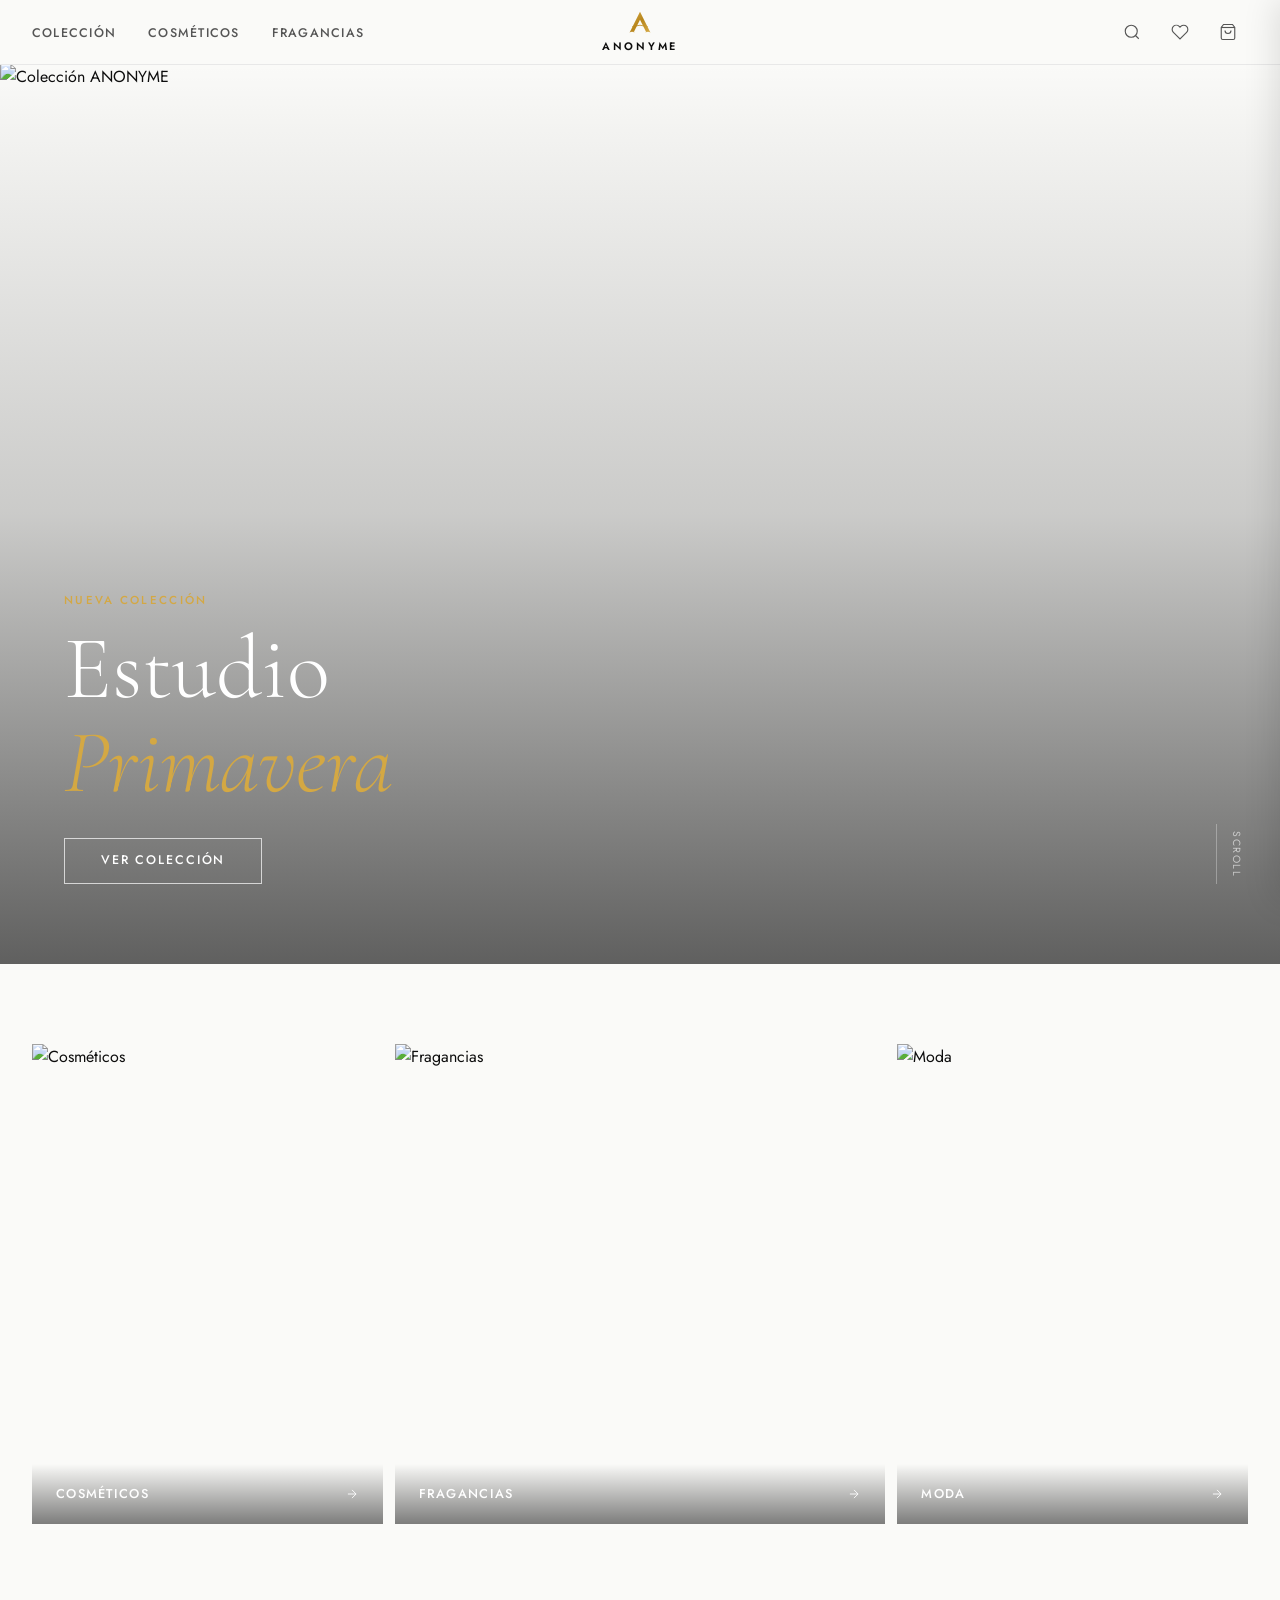
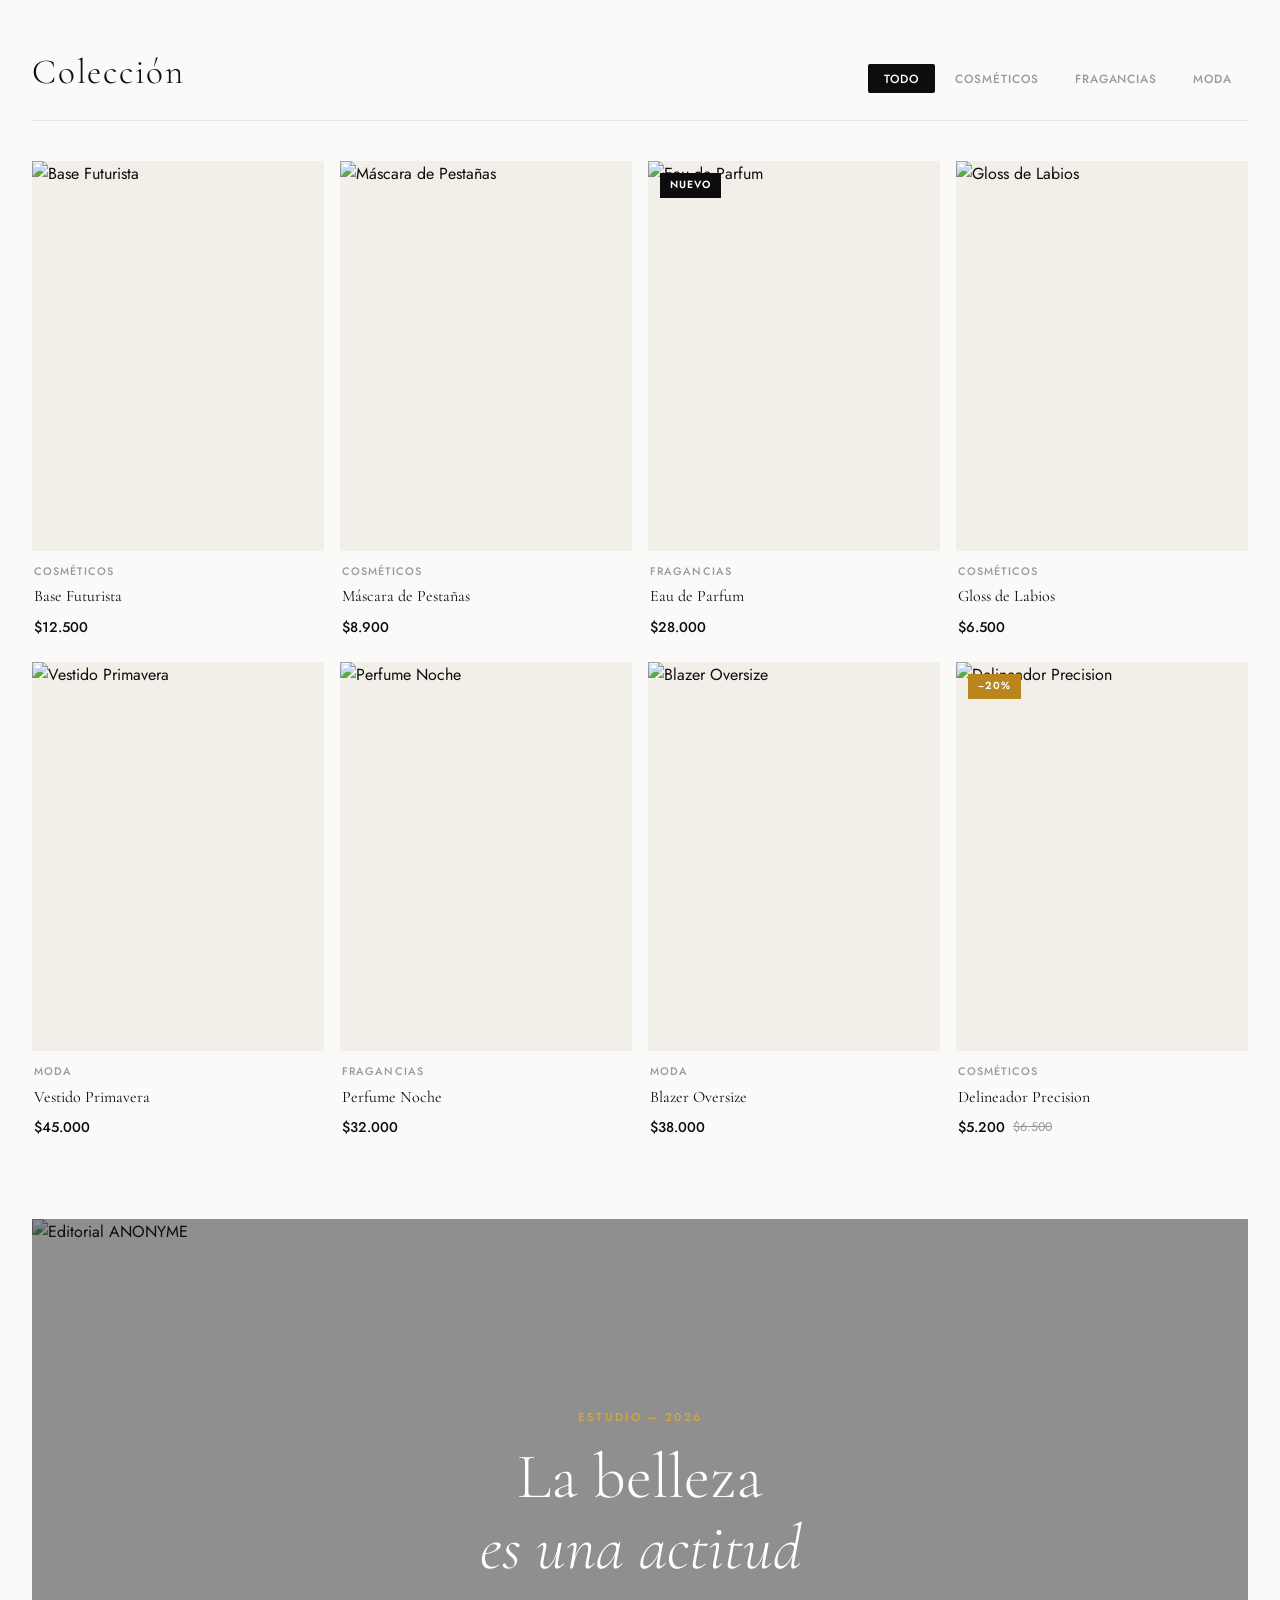
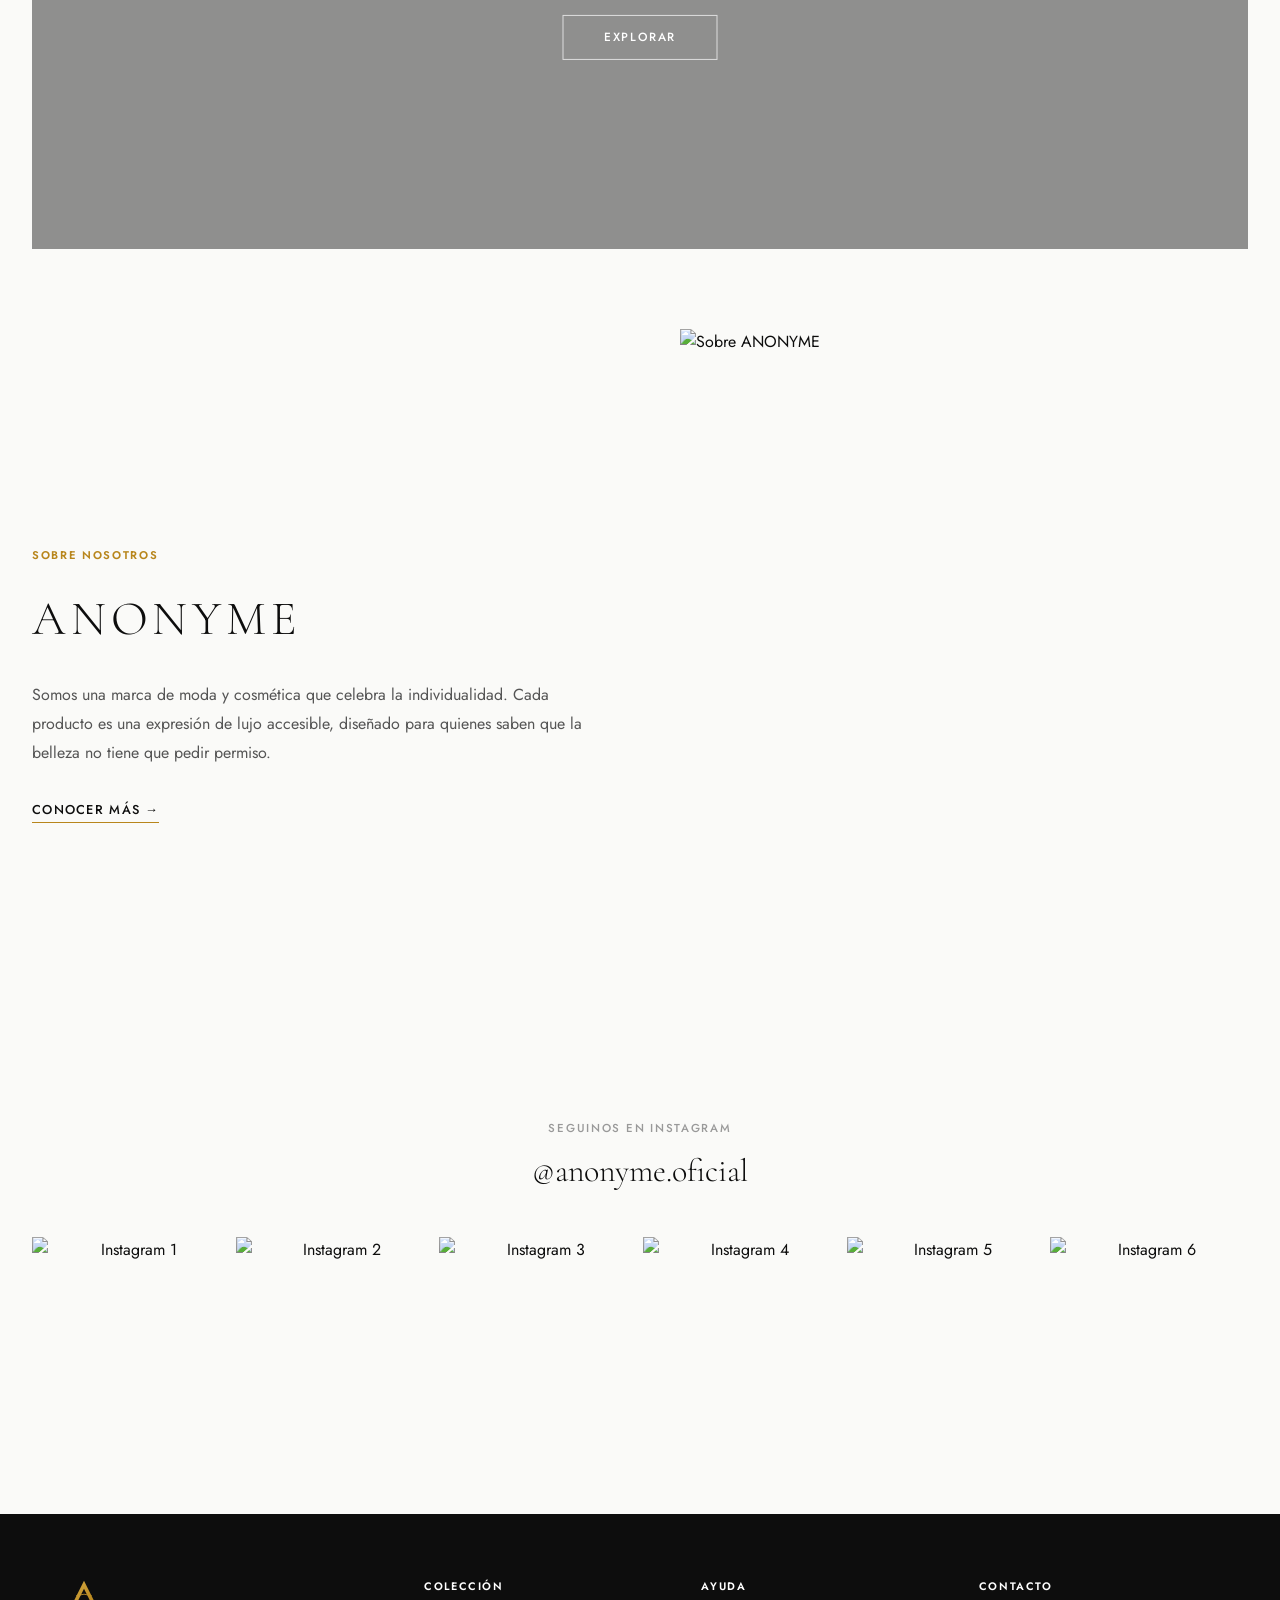
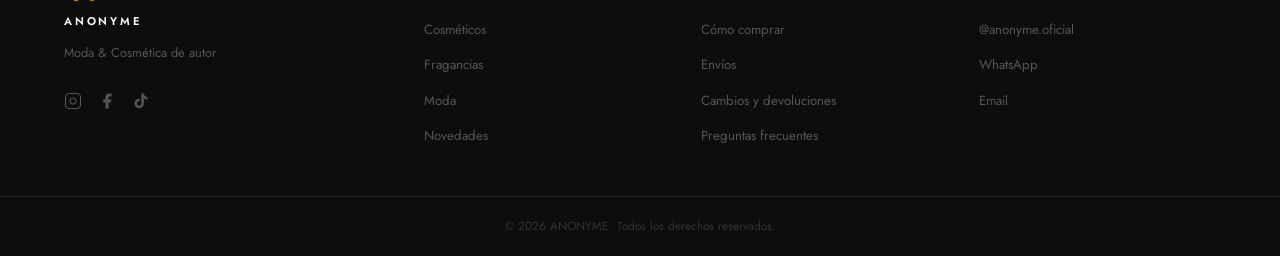
==== index.html @ dfcfe824 "Sitio inicial ANONYME — Moda & Cosmética Portal editorial estilo Zara: hero full-screen, catálogo co" ====
<!DOCTYPE html>
<html lang="es">
<head>
  <meta charset="UTF-8" />
  <meta name="viewport" content="width=device-width, initial-scale=1.0" />
  <meta name="description" content="ANONYME — Moda y cosmética de autor. Colecciones exclusivas." />
  <title>ANONYME</title>
  <link rel="preconnect" href="https://fonts.googleapis.com" />
  <link rel="preconnect" href="https://fonts.gstatic.com" crossorigin />
  <link href="https://fonts.googleapis.com/css2?family=Cormorant+Garamond:ital,wght@0,300;0,400;0,600;1,300;1,400&family=Jost:wght@300;400;500;600&display=swap" rel="stylesheet" />
  <link rel="stylesheet" href="styles.css" />
</head>
<body>

  <!-- HEADER -->
  <header class="site-header" id="siteHeader">
    <div class="header-inner">

      <nav class="nav-left" aria-label="Navegación principal">
        <ul class="nav-list">
          <li><a href="#coleccion" class="nav-link">Colección</a></li>
          <li><a href="#cosmeticos" class="nav-link">Cosméticos</a></li>
          <li><a href="#fragancias" class="nav-link">Fragancias</a></li>
        </ul>
      </nav>

      <a href="index.html" class="logo" aria-label="ANONYME inicio">
        <!-- Logo SVG basado en la A dorada -->
        <svg class="logo-svg" viewBox="0 0 120 80" fill="none" xmlns="http://www.w3.org/2000/svg">
          <path d="M60 8 L90 68 L78 68 L60 32 L42 68 L30 68 Z" fill="url(#goldGrad)"/>
          <path d="M38 52 Q60 44 82 52" stroke="url(#goldGrad)" stroke-width="2.5" fill="none" stroke-linecap="round"/>
          <path d="M30 68 Q36 60 42 68" stroke="url(#goldGrad)" stroke-width="2" fill="none" stroke-linecap="round"/>
          <path d="M78 68 Q84 60 90 68" stroke="url(#goldGrad)" stroke-width="2" fill="none" stroke-linecap="round"/>
          <defs>
            <linearGradient id="goldGrad" x1="30" y1="8" x2="90" y2="68" gradientUnits="userSpaceOnUse">
              <stop offset="0%" stop-color="#D4A843"/>
              <stop offset="50%" stop-color="#B8861C"/>
              <stop offset="100%" stop-color="#D4A843"/>
            </linearGradient>
          </defs>
        </svg>
        <span class="logo-text">ANONYME</span>
      </a>

      <div class="nav-right">
        <button class="icon-btn" aria-label="Buscar" id="searchToggle">
          <svg width="18" height="18" viewBox="0 0 24 24" fill="none" stroke="currentColor" stroke-width="1.5"><circle cx="11" cy="11" r="8"/><path d="m21 21-4.35-4.35"/></svg>
        </button>
        <button class="icon-btn" aria-label="Favoritos">
          <svg width="18" height="18" viewBox="0 0 24 24" fill="none" stroke="currentColor" stroke-width="1.5"><path d="M20.84 4.61a5.5 5.5 0 0 0-7.78 0L12 5.67l-1.06-1.06a5.5 5.5 0 0 0-7.78 7.78l1.06 1.06L12 21.23l7.78-7.78 1.06-1.06a5.5 5.5 0 0 0 0-7.78z"/></svg>
        </button>
        <button class="icon-btn cart-btn" aria-label="Carrito">
          <svg width="18" height="18" viewBox="0 0 24 24" fill="none" stroke="currentColor" stroke-width="1.5"><path d="M6 2 3 6v14a2 2 0 0 0 2 2h14a2 2 0 0 0 2-2V6l-3-4z"/><line x1="3" y1="6" x2="21" y2="6"/><path d="M16 10a4 4 0 0 1-8 0"/></svg>
          <span class="cart-count">0</span>
        </button>
        <button class="nav-hamburger" id="navToggle" aria-label="Menú">
          <span></span><span></span>
        </button>
      </div>

    </div>

    <!-- Search bar -->
    <div class="search-bar" id="searchBar">
      <input type="search" class="search-input" placeholder="Buscar productos..." aria-label="Buscar" />
      <button class="search-close" id="searchClose" aria-label="Cerrar búsqueda">✕</button>
    </div>

    <!-- Mobile nav -->
    <div class="mobile-nav" id="mobileNav">
      <ul>
        <li><a href="#coleccion">Colección</a></li>
        <li><a href="#cosmeticos">Cosméticos</a></li>
        <li><a href="#fragancias">Fragancias</a></li>
        <li><a href="#nosotros">Nosotros</a></li>
      </ul>
    </div>
  </header>

  <!-- HERO -->
  <section class="hero" aria-label="Colección destacada">
    <div class="hero-media">
      <img
        src="https://images.unsplash.com/photo-1596462502278-27bfdc403348?w=1600&q=85"
        alt="Colección ANONYME"
        class="hero-img"
      />
      <div class="hero-overlay"></div>
    </div>
    <div class="hero-content">
      <p class="hero-label">Nueva Colección</p>
      <h2 class="hero-title">Estudio<br/><em>Primavera</em></h2>
      <a href="#coleccion" class="hero-cta">Ver colección</a>
    </div>
    <div class="hero-scroll" aria-hidden="true">
      <span>Scroll</span>
      <div class="hero-scroll-line"></div>
    </div>
  </section>

  <!-- CATEGORÍAS -->
  <section class="categories">
    <div class="categories-grid">
      <a href="#cosmeticos" class="category-card">
        <div class="category-img-wrap">
          <img src="https://images.unsplash.com/photo-1522335789203-aabd1fc54bc9?w=800&q=80" alt="Cosméticos" />
        </div>
        <div class="category-label">
          <span>Cosméticos</span>
          <svg width="14" height="14" viewBox="0 0 24 24" fill="none" stroke="currentColor" stroke-width="1.5"><path d="M5 12h14M12 5l7 7-7 7"/></svg>
        </div>
      </a>
      <a href="#fragancias" class="category-card category-card--tall">
        <div class="category-img-wrap">
          <img src="https://images.unsplash.com/photo-1541643600914-78b084683702?w=800&q=80" alt="Fragancias" />
        </div>
        <div class="category-label">
          <span>Fragancias</span>
          <svg width="14" height="14" viewBox="0 0 24 24" fill="none" stroke="currentColor" stroke-width="1.5"><path d="M5 12h14M12 5l7 7-7 7"/></svg>
        </div>
      </a>
      <a href="#coleccion" class="category-card">
        <div class="category-img-wrap">
          <img src="https://images.unsplash.com/photo-1490481651871-ab68de25d43d?w=800&q=80" alt="Moda" />
        </div>
        <div class="category-label">
          <span>Moda</span>
          <svg width="14" height="14" viewBox="0 0 24 24" fill="none" stroke="currentColor" stroke-width="1.5"><path d="M5 12h14M12 5l7 7-7 7"/></svg>
        </div>
      </a>
    </div>
  </section>

  <!-- COLECCIÓN -->
  <section class="products-section" id="coleccion">
    <div class="section-header">
      <h2 class="section-title">Colección</h2>
      <div class="section-filters" id="filterBar">
        <button class="filter-btn active" data-filter="all">Todo</button>
        <button class="filter-btn" data-filter="cosmeticos">Cosméticos</button>
        <button class="filter-btn" data-filter="fragancias">Fragancias</button>
        <button class="filter-btn" data-filter="moda">Moda</button>
      </div>
    </div>

    <div class="products-grid" id="productsGrid">

      <article class="product-card" data-category="cosmeticos">
        <div class="product-img-wrap">
          <img src="https://images.unsplash.com/photo-1596462502278-27bfdc403348?w=600&q=80" alt="Base Futurista" class="product-img" loading="lazy" />
          <button class="wishlist-btn" aria-label="Agregar a favoritos">
            <svg width="16" height="16" viewBox="0 0 24 24" fill="none" stroke="currentColor" stroke-width="1.5"><path d="M20.84 4.61a5.5 5.5 0 0 0-7.78 0L12 5.67l-1.06-1.06a5.5 5.5 0 0 0-7.78 7.78l1.06 1.06L12 21.23l7.78-7.78 1.06-1.06a5.5 5.5 0 0 0 0-7.78z"/></svg>
          </button>
          <div class="product-actions">
            <button class="add-to-cart" data-name="Base Futurista" data-price="12500">Agregar al carrito</button>
          </div>
        </div>
        <div class="product-info">
          <p class="product-category">Cosméticos</p>
          <h3 class="product-name">Base Futurista</h3>
          <p class="product-price">$12.500</p>
        </div>
      </article>

      <article class="product-card" data-category="cosmeticos">
        <div class="product-img-wrap">
          <img src="https://images.unsplash.com/photo-1631730486784-74757ac4da1d?w=600&q=80" alt="Máscara de Pestañas" class="product-img" loading="lazy" />
          <button class="wishlist-btn" aria-label="Agregar a favoritos">
            <svg width="16" height="16" viewBox="0 0 24 24" fill="none" stroke="currentColor" stroke-width="1.5"><path d="M20.84 4.61a5.5 5.5 0 0 0-7.78 0L12 5.67l-1.06-1.06a5.5 5.5 0 0 0-7.78 7.78l1.06 1.06L12 21.23l7.78-7.78 1.06-1.06a5.5 5.5 0 0 0 0-7.78z"/></svg>
          </button>
          <div class="product-actions">
            <button class="add-to-cart" data-name="Máscara de Pestañas" data-price="8900">Agregar al carrito</button>
          </div>
        </div>
        <div class="product-info">
          <p class="product-category">Cosméticos</p>
          <h3 class="product-name">Máscara de Pestañas</h3>
          <p class="product-price">$8.900</p>
        </div>
      </article>

      <article class="product-card" data-category="fragancias">
        <div class="product-img-wrap">
          <img src="https://images.unsplash.com/photo-1541643600914-78b084683702?w=600&q=80" alt="Eau de Parfum" class="product-img" loading="lazy" />
          <span class="product-badge">Nuevo</span>
          <button class="wishlist-btn" aria-label="Agregar a favoritos">
            <svg width="16" height="16" viewBox="0 0 24 24" fill="none" stroke="currentColor" stroke-width="1.5"><path d="M20.84 4.61a5.5 5.5 0 0 0-7.78 0L12 5.67l-1.06-1.06a5.5 5.5 0 0 0-7.78 7.78l1.06 1.06L12 21.23l7.78-7.78 1.06-1.06a5.5 5.5 0 0 0 0-7.78z"/></svg>
          </button>
          <div class="product-actions">
            <button class="add-to-cart" data-name="Eau de Parfum" data-price="28000">Agregar al carrito</button>
          </div>
        </div>
        <div class="product-info">
          <p class="product-category">Fragancias</p>
          <h3 class="product-name">Eau de Parfum</h3>
          <p class="product-price">$28.000</p>
        </div>
      </article>

      <article class="product-card" data-category="cosmeticos">
        <div class="product-img-wrap">
          <img src="https://images.unsplash.com/photo-1583241475880-083f84372725?w=600&q=80" alt="Gloss de Labios" class="product-img" loading="lazy" />
          <button class="wishlist-btn" aria-label="Agregar a favoritos">
            <svg width="16" height="16" viewBox="0 0 24 24" fill="none" stroke="currentColor" stroke-width="1.5"><path d="M20.84 4.61a5.5 5.5 0 0 0-7.78 0L12 5.67l-1.06-1.06a5.5 5.5 0 0 0-7.78 7.78l1.06 1.06L12 21.23l7.78-7.78 1.06-1.06a5.5 5.5 0 0 0 0-7.78z"/></svg>
          </button>
          <div class="product-actions">
            <button class="add-to-cart" data-name="Gloss de Labios" data-price="6500">Agregar al carrito</button>
          </div>
        </div>
        <div class="product-info">
          <p class="product-category">Cosméticos</p>
          <h3 class="product-name">Gloss de Labios</h3>
          <p class="product-price">$6.500</p>
        </div>
      </article>

      <article class="product-card" data-category="moda">
        <div class="product-img-wrap">
          <img src="https://images.unsplash.com/photo-1490481651871-ab68de25d43d?w=600&q=80" alt="Vestido Primavera" class="product-img" loading="lazy" />
          <button class="wishlist-btn" aria-label="Agregar a favoritos">
            <svg width="16" height="16" viewBox="0 0 24 24" fill="none" stroke="currentColor" stroke-width="1.5"><path d="M20.84 4.61a5.5 5.5 0 0 0-7.78 0L12 5.67l-1.06-1.06a5.5 5.5 0 0 0-7.78 7.78l1.06 1.06L12 21.23l7.78-7.78 1.06-1.06a5.5 5.5 0 0 0 0-7.78z"/></svg>
          </button>
          <div class="product-actions">
            <button class="add-to-cart" data-name="Vestido Primavera" data-price="45000">Agregar al carrito</button>
          </div>
        </div>
        <div class="product-info">
          <p class="product-category">Moda</p>
          <h3 class="product-name">Vestido Primavera</h3>
          <p class="product-price">$45.000</p>
        </div>
      </article>

      <article class="product-card" data-category="fragancias">
        <div class="product-img-wrap">
          <img src="https://images.unsplash.com/photo-1592945403244-b3fbafd7f539?w=600&q=80" alt="Perfume Noche" class="product-img" loading="lazy" />
          <button class="wishlist-btn" aria-label="Agregar a favoritos">
            <svg width="16" height="16" viewBox="0 0 24 24" fill="none" stroke="currentColor" stroke-width="1.5"><path d="M20.84 4.61a5.5 5.5 0 0 0-7.78 0L12 5.67l-1.06-1.06a5.5 5.5 0 0 0-7.78 7.78l1.06 1.06L12 21.23l7.78-7.78 1.06-1.06a5.5 5.5 0 0 0 0-7.78z"/></svg>
          </button>
          <div class="product-actions">
            <button class="add-to-cart" data-name="Perfume Noche" data-price="32000">Agregar al carrito</button>
          </div>
        </div>
        <div class="product-info">
          <p class="product-category">Fragancias</p>
          <h3 class="product-name">Perfume Noche</h3>
          <p class="product-price">$32.000</p>
        </div>
      </article>

      <article class="product-card" data-category="moda">
        <div class="product-img-wrap">
          <img src="https://images.unsplash.com/photo-1509631179647-0177331693ae?w=600&q=80" alt="Blazer Oversize" class="product-img" loading="lazy" />
          <button class="wishlist-btn" aria-label="Agregar a favoritos">
            <svg width="16" height="16" viewBox="0 0 24 24" fill="none" stroke="currentColor" stroke-width="1.5"><path d="M20.84 4.61a5.5 5.5 0 0 0-7.78 0L12 5.67l-1.06-1.06a5.5 5.5 0 0 0-7.78 7.78l1.06 1.06L12 21.23l7.78-7.78 1.06-1.06a5.5 5.5 0 0 0 0-7.78z"/></svg>
          </button>
          <div class="product-actions">
            <button class="add-to-cart" data-name="Blazer Oversize" data-price="38000">Agregar al carrito</button>
          </div>
        </div>
        <div class="product-info">
          <p class="product-category">Moda</p>
          <h3 class="product-name">Blazer Oversize</h3>
          <p class="product-price">$38.000</p>
        </div>
      </article>

      <article class="product-card" data-category="cosmeticos">
        <div class="product-img-wrap">
          <img src="https://images.unsplash.com/photo-1512207736890-6ffed8a84e8d?w=600&q=80" alt="Delineador Precision" class="product-img" loading="lazy" />
          <span class="product-badge product-badge--sale">−20%</span>
          <button class="wishlist-btn" aria-label="Agregar a favoritos">
            <svg width="16" height="16" viewBox="0 0 24 24" fill="none" stroke="currentColor" stroke-width="1.5"><path d="M20.84 4.61a5.5 5.5 0 0 0-7.78 0L12 5.67l-1.06-1.06a5.5 5.5 0 0 0-7.78 7.78l1.06 1.06L12 21.23l7.78-7.78 1.06-1.06a5.5 5.5 0 0 0 0-7.78z"/></svg>
          </button>
          <div class="product-actions">
            <button class="add-to-cart" data-name="Delineador Precision" data-price="5200">Agregar al carrito</button>
          </div>
        </div>
        <div class="product-info">
          <p class="product-category">Cosméticos</p>
          <h3 class="product-name">Delineador Precision</h3>
          <p class="product-price">$5.200 <s class="price-old">$6.500</s></p>
        </div>
      </article>

    </div>
  </section>

  <!-- EDITORIAL BANNER -->
  <section class="editorial">
    <div class="editorial-img-wrap">
      <img src="https://images.unsplash.com/photo-1515886657613-9f3515b0c78f?w=1400&q=85" alt="Editorial ANONYME" class="editorial-img" />
      <div class="editorial-overlay"></div>
    </div>
    <div class="editorial-content">
      <p class="editorial-label">Estudio — 2026</p>
      <h2 class="editorial-title">La belleza<br/><em>es una actitud</em></h2>
      <a href="#coleccion" class="editorial-cta">Explorar</a>
    </div>
  </section>

  <!-- NOSOTROS -->
  <section class="about" id="nosotros">
    <div class="about-inner">
      <div class="about-text">
        <p class="about-label">Sobre nosotros</p>
        <h2 class="about-title">ANONYME</h2>
        <p class="about-desc">Somos una marca de moda y cosmética que celebra la individualidad. Cada producto es una expresión de lujo accesible, diseñado para quienes saben que la belleza no tiene que pedir permiso.</p>
        <a href="#" class="about-link">Conocer más →</a>
      </div>
      <div class="about-img-wrap">
        <img src="https://images.unsplash.com/photo-1522335789203-aabd1fc54bc9?w=700&q=80" alt="Sobre ANONYME" />
      </div>
    </div>
  </section>

  <!-- INSTAGRAM -->
  <section class="instagram-section">
    <p class="instagram-label">Seguinos en Instagram</p>
    <a href="https://instagram.com/anonyme.oficial" target="_blank" rel="noopener" class="instagram-handle">@anonyme.oficial</a>
    <div class="instagram-grid">
      <div class="ig-card"><img src="https://images.unsplash.com/photo-1596462502278-27bfdc403348?w=400&q=80" alt="Instagram 1" /></div>
      <div class="ig-card"><img src="https://images.unsplash.com/photo-1522335789203-aabd1fc54bc9?w=400&q=80" alt="Instagram 2" /></div>
      <div class="ig-card"><img src="https://images.unsplash.com/photo-1541643600914-78b084683702?w=400&q=80" alt="Instagram 3" /></div>
      <div class="ig-card"><img src="https://images.unsplash.com/photo-1583241475880-083f84372725?w=400&q=80" alt="Instagram 4" /></div>
      <div class="ig-card"><img src="https://images.unsplash.com/photo-1490481651871-ab68de25d43d?w=400&q=80" alt="Instagram 5" /></div>
      <div class="ig-card"><img src="https://images.unsplash.com/photo-1509631179647-0177331693ae?w=400&q=80" alt="Instagram 6" /></div>
    </div>
  </section>

  <!-- FOOTER -->
  <footer class="site-footer">
    <div class="footer-top">
      <div class="footer-brand">
        <svg class="footer-logo-svg" viewBox="0 0 120 80" fill="none" xmlns="http://www.w3.org/2000/svg">
          <path d="M60 8 L90 68 L78 68 L60 32 L42 68 L30 68 Z" fill="url(#goldGrad2)"/>
          <path d="M38 52 Q60 44 82 52" stroke="url(#goldGrad2)" stroke-width="2.5" fill="none" stroke-linecap="round"/>
          <path d="M30 68 Q36 60 42 68" stroke="url(#goldGrad2)" stroke-width="2" fill="none" stroke-linecap="round"/>
          <path d="M78 68 Q84 60 90 68" stroke="url(#goldGrad2)" stroke-width="2" fill="none" stroke-linecap="round"/>
          <defs>
            <linearGradient id="goldGrad2" x1="30" y1="8" x2="90" y2="68" gradientUnits="userSpaceOnUse">
              <stop offset="0%" stop-color="#D4A843"/>
              <stop offset="100%" stop-color="#B8861C"/>
            </linearGradient>
          </defs>
        </svg>
        <span class="footer-brand-name">ANONYME</span>
        <p class="footer-tagline">Moda & Cosmética de autor</p>
        <div class="footer-social">
          <a href="https://instagram.com/anonyme.oficial" target="_blank" rel="noopener" aria-label="Instagram">
            <svg width="18" height="18" viewBox="0 0 24 24" fill="none" stroke="currentColor" stroke-width="1.5"><rect x="2" y="2" width="20" height="20" rx="5" ry="5"/><path d="M16 11.37A4 4 0 1 1 12.63 8 4 4 0 0 1 16 11.37z"/><line x1="17.5" y1="6.5" x2="17.51" y2="6.5"/></svg>
          </a>
          <a href="#" aria-label="Facebook">
            <svg width="18" height="18" viewBox="0 0 24 24" fill="currentColor"><path d="M18 2h-3a5 5 0 0 0-5 5v3H7v4h3v8h4v-8h3l1-4h-4V7a1 1 0 0 1 1-1h3z"/></svg>
          </a>
          <a href="#" aria-label="TikTok">
            <svg width="18" height="18" viewBox="0 0 24 24" fill="currentColor"><path d="M19.59 6.69a4.83 4.83 0 0 1-3.77-4.25V2h-3.45v13.67a2.89 2.89 0 0 1-2.88 2.5 2.89 2.89 0 0 1-2.89-2.89 2.89 2.89 0 0 1 2.89-2.89c.28 0 .54.04.79.1V9.01a6.33 6.33 0 0 0-.79-.05 6.34 6.34 0 0 0-6.34 6.34 6.34 6.34 0 0 0 6.34 6.34 6.34 6.34 0 0 0 6.33-6.34V8.69a8.22 8.22 0 0 0 4.78 1.52V6.73a4.85 4.85 0 0 1-1.01-.04z"/></svg>
          </a>
        </div>
      </div>

      <div class="footer-nav-cols">
        <div class="footer-col">
          <h4>Colección</h4>
          <ul>
            <li><a href="#cosmeticos">Cosméticos</a></li>
            <li><a href="#fragancias">Fragancias</a></li>
            <li><a href="#coleccion">Moda</a></li>
            <li><a href="#">Novedades</a></li>
          </ul>
        </div>
        <div class="footer-col">
          <h4>Ayuda</h4>
          <ul>
            <li><a href="#">Cómo comprar</a></li>
            <li><a href="#">Envíos</a></li>
            <li><a href="#">Cambios y devoluciones</a></li>
            <li><a href="#">Preguntas frecuentes</a></li>
          </ul>
        </div>
        <div class="footer-col">
          <h4>Contacto</h4>
          <ul>
            <li><a href="https://instagram.com/anonyme.oficial" target="_blank">@anonyme.oficial</a></li>
            <li><a href="#">WhatsApp</a></li>
            <li><a href="#">Email</a></li>
          </ul>
        </div>
      </div>
    </div>

    <div class="footer-bottom">
      <p>&copy; <span id="currentYear"></span> ANONYME. Todos los derechos reservados.</p>
    </div>
  </footer>

  <!-- CARRITO SIDEBAR -->
  <div class="cart-sidebar" id="cartSidebar" aria-hidden="true">
    <div class="cart-header">
      <h3>Carrito</h3>
      <button class="cart-close" id="cartClose" aria-label="Cerrar carrito">✕</button>
    </div>
    <div class="cart-items" id="cartItems">
      <p class="cart-empty">Tu carrito está vacío</p>
    </div>
    <div class="cart-footer" id="cartFooter" style="display:none">
      <div class="cart-total">
        <span>Total</span>
        <span id="cartTotal">$0</span>
      </div>
      <button class="checkout-btn">Finalizar compra</button>
    </div>
  </div>
  <div class="cart-overlay" id="cartOverlay"></div>

  <script src="script.js"></script>
</body>
</html>
---- styles.css ----
/* ============================================================
   ANONYME — styles.css
   Estética: luxury editorial, gold accents, ivory background
   Tipografía: Cormorant Garamond (display) + Jost (body)
   ============================================================ */

:root {
  --gold:        #B8861C;
  --gold-light:  #D4A843;
  --gold-pale:   #F5EDD8;
  --ivory:       #FAFAF8;
  --cream:       #F2EEE8;
  --black:       #0D0D0D;
  --gray-800:    #222222;
  --gray-600:    #555555;
  --gray-400:    #999999;
  --gray-200:    #E8E8E8;
  --white:       #FFFFFF;
  --font-serif:  'Cormorant Garamond', Georgia, serif;
  --font-sans:   'Jost', Arial, sans-serif;
  --header-h:    64px;
  --transition:  0.35s cubic-bezier(.4,0,.2,1);
  --shadow:      0 2px 20px rgba(0,0,0,.08);
}

*, *::before, *::after { box-sizing: border-box; margin: 0; padding: 0; }
html { font-size: 16px; scroll-behavior: smooth; }
body {
  font-family: var(--font-sans);
  background: var(--ivory);
  color: var(--black);
  line-height: 1.6;
  -webkit-font-smoothing: antialiased;
  overflow-x: hidden;
}
img { display: block; max-width: 100%; height: auto; }
a { color: inherit; text-decoration: none; }
ul { list-style: none; }
button { cursor: pointer; border: none; background: none; font-family: inherit; }

/* ── HEADER ─────────────────────────────────────────────────── */
.site-header {
  position: fixed;
  top: 0; left: 0; right: 0;
  z-index: 500;
  background: rgba(250,250,248,.95);
  backdrop-filter: blur(12px);
  -webkit-backdrop-filter: blur(12px);
  border-bottom: 1px solid var(--gray-200);
  transition: background var(--transition), box-shadow var(--transition);
}
.site-header.scrolled {
  background: rgba(250,250,248,.98);
  box-shadow: var(--shadow);
}
.header-inner {
  display: grid;
  grid-template-columns: 1fr auto 1fr;
  align-items: center;
  height: var(--header-h);
  padding: 0 32px;
}
.nav-left .nav-list {
  display: flex;
  gap: 32px;
}
.nav-link {
  font-family: var(--font-sans);
  font-size: 0.78rem;
  font-weight: 500;
  letter-spacing: .1em;
  text-transform: uppercase;
  color: var(--gray-600);
  transition: color var(--transition);
  position: relative;
}
.nav-link::after {
  content: '';
  position: absolute;
  bottom: -3px; left: 0; right: 0;
  height: 1px;
  background: var(--gold);
  transform: scaleX(0);
  transition: transform var(--transition);
  transform-origin: left;
}
.nav-link:hover { color: var(--black); }
.nav-link:hover::after { transform: scaleX(1); }

/* Logo */
.logo {
  display: flex;
  flex-direction: column;
  align-items: center;
  gap: 2px;
  justify-self: center;
}
.logo-svg { width: 40px; height: 27px; }
.logo-text {
  font-family: var(--font-sans);
  font-size: 0.68rem;
  font-weight: 600;
  letter-spacing: .25em;
  color: var(--black);
}

/* Nav right */
.nav-right {
  display: flex;
  align-items: center;
  justify-content: flex-end;
  gap: 8px;
}
.icon-btn {
  width: 40px;
  height: 40px;
  display: flex;
  align-items: center;
  justify-content: center;
  color: var(--gray-600);
  transition: color var(--transition);
  border-radius: 50%;
}
.icon-btn:hover { color: var(--black); }
.cart-btn { position: relative; }
.cart-count {
  position: absolute;
  top: 5px; right: 5px;
  background: var(--gold);
  color: var(--white);
  font-size: 0.6rem;
  font-weight: 600;
  width: 16px; height: 16px;
  border-radius: 50%;
  display: flex;
  align-items: center;
  justify-content: center;
  opacity: 0;
  transform: scale(0);
  transition: opacity .2s, transform .2s;
}
.cart-count.show { opacity: 1; transform: scale(1); }

/* Hamburger */
.nav-hamburger {
  display: none;
  flex-direction: column;
  gap: 6px;
  padding: 8px;
}
.nav-hamburger span {
  display: block;
  width: 22px; height: 1.5px;
  background: var(--black);
  transition: all .3s;
}

/* Search bar */
.search-bar {
  display: flex;
  align-items: center;
  gap: 12px;
  padding: 0 32px;
  height: 0;
  overflow: hidden;
  border-top: 0px solid var(--gray-200);
  transition: height .3s, border .3s;
}
.search-bar.open {
  height: 52px;
  border-top-width: 1px;
}
.search-input {
  flex: 1;
  border: none;
  background: none;
  font-family: var(--font-sans);
  font-size: 0.9rem;
  color: var(--black);
  outline: none;
}
.search-input::placeholder { color: var(--gray-400); }
.search-close {
  color: var(--gray-400);
  font-size: 1rem;
  transition: color .2s;
}
.search-close:hover { color: var(--black); }

/* Mobile nav */
.mobile-nav {
  display: none;
  flex-direction: column;
  background: var(--ivory);
  padding: 0;
  max-height: 0;
  overflow: hidden;
  transition: max-height .4s ease, padding .3s;
  border-top: 1px solid var(--gray-200);
}
.mobile-nav.open {
  display: flex;
  max-height: 300px;
  padding: 12px 0;
}
.mobile-nav a {
  display: block;
  padding: 12px 32px;
  font-size: 0.85rem;
  font-weight: 500;
  letter-spacing: .08em;
  text-transform: uppercase;
  color: var(--gray-600);
  transition: color .2s;
}
.mobile-nav a:hover { color: var(--gold); }

/* ── HERO ────────────────────────────────────────────────────── */
.hero {
  position: relative;
  height: 100svh;
  min-height: 600px;
  display: flex;
  align-items: flex-end;
  overflow: hidden;
  margin-top: var(--header-h);
}
.hero-media {
  position: absolute;
  inset: 0;
}
.hero-img {
  width: 100%; height: 100%;
  object-fit: cover;
  transform: scale(1.05);
  transition: transform 8s ease;
}
.hero-img.loaded { transform: scale(1); }
.hero-overlay {
  position: absolute;
  inset: 0;
  background: linear-gradient(
    to top,
    rgba(13,13,13,.65) 0%,
    rgba(13,13,13,.2) 50%,
    transparent 100%
  );
}
.hero-content {
  position: relative;
  z-index: 2;
  padding: 0 64px 80px;
  color: var(--white);
}
.hero-label {
  font-family: var(--font-sans);
  font-size: 0.72rem;
  font-weight: 500;
  letter-spacing: .2em;
  text-transform: uppercase;
  color: var(--gold-light);
  margin-bottom: 12px;
}
.hero-title {
  font-family: var(--font-serif);
  font-size: clamp(3rem, 7vw, 6rem);
  font-weight: 300;
  line-height: 1.05;
  margin-bottom: 28px;
}
.hero-title em { font-style: italic; color: var(--gold-light); }
.hero-cta {
  display: inline-block;
  padding: 12px 36px;
  border: 1px solid rgba(255,255,255,.7);
  font-family: var(--font-sans);
  font-size: 0.78rem;
  font-weight: 500;
  letter-spacing: .15em;
  text-transform: uppercase;
  color: var(--white);
  transition: background var(--transition), border-color var(--transition), color var(--transition);
}
.hero-cta:hover {
  background: var(--white);
  color: var(--black);
  border-color: var(--white);
}
.hero-scroll {
  position: absolute;
  right: 36px; bottom: 80px;
  display: flex;
  flex-direction: column;
  align-items: center;
  gap: 10px;
  color: rgba(255,255,255,.6);
  font-family: var(--font-sans);
  font-size: 0.65rem;
  letter-spacing: .15em;
  text-transform: uppercase;
  writing-mode: vertical-rl;
  z-index: 2;
}
.hero-scroll-line {
  width: 1px;
  height: 60px;
  background: rgba(255,255,255,.3);
  position: relative;
  overflow: hidden;
}
.hero-scroll-line::after {
  content: '';
  position: absolute;
  top: -100%; left: 0;
  width: 100%; height: 100%;
  background: var(--gold-light);
  animation: scrollLine 2s ease infinite;
}
@keyframes scrollLine {
  0% { top: -100%; }
  100% { top: 100%; }
}

/* ── CATEGORIES ──────────────────────────────────────────────── */
.categories {
  padding: 80px 32px;
  max-width: 1400px;
  margin: 0 auto;
}
.categories-grid {
  display: grid;
  grid-template-columns: 1fr 1.4fr 1fr;
  grid-template-rows: 480px;
  gap: 12px;
}
.category-card {
  position: relative;
  overflow: hidden;
  display: block;
}
.category-card--tall {
  grid-row: span 1;
}
.category-img-wrap {
  width: 100%; height: 100%;
  overflow: hidden;
}
.category-img-wrap img {
  width: 100%; height: 100%;
  object-fit: cover;
  transition: transform .7s ease;
}
.category-card:hover .category-img-wrap img {
  transform: scale(1.06);
}
.category-label {
  position: absolute;
  bottom: 0; left: 0; right: 0;
  padding: 20px 24px;
  background: linear-gradient(to top, rgba(0,0,0,.5), transparent);
  color: var(--white);
  display: flex;
  align-items: center;
  justify-content: space-between;
  font-family: var(--font-sans);
  font-size: 0.8rem;
  font-weight: 500;
  letter-spacing: .1em;
  text-transform: uppercase;
}

/* ── PRODUCTS SECTION ────────────────────────────────────────── */
.products-section {
  padding: 40px 32px 80px;
  max-width: 1400px;
  margin: 0 auto;
}
.section-header {
  display: flex;
  align-items: baseline;
  justify-content: space-between;
  margin-bottom: 40px;
  border-bottom: 1px solid var(--gray-200);
  padding-bottom: 20px;
}
.section-title {
  font-family: var(--font-serif);
  font-size: 2.2rem;
  font-weight: 300;
  letter-spacing: .05em;
}
.section-filters {
  display: flex;
  gap: 4px;
}
.filter-btn {
  padding: 6px 16px;
  font-family: var(--font-sans);
  font-size: 0.74rem;
  font-weight: 500;
  letter-spacing: .08em;
  text-transform: uppercase;
  color: var(--gray-400);
  border-radius: 2px;
  transition: background .2s, color .2s;
}
.filter-btn:hover,
.filter-btn.active {
  background: var(--black);
  color: var(--white);
}

/* Products grid */
.products-grid {
  display: grid;
  grid-template-columns: repeat(4, 1fr);
  gap: 24px 16px;
}
.product-card {
  opacity: 1;
  transition: opacity .3s;
}
.product-card.hidden { display: none; }
.product-img-wrap {
  position: relative;
  overflow: hidden;
  aspect-ratio: 3/4;
  background: var(--cream);
  margin-bottom: 12px;
}
.product-img {
  width: 100%; height: 100%;
  object-fit: cover;
  transition: transform .6s ease, opacity .4s;
}
.product-card:hover .product-img {
  transform: scale(1.04);
  opacity: .9;
}
.wishlist-btn {
  position: absolute;
  top: 12px; right: 12px;
  width: 36px; height: 36px;
  background: rgba(255,255,255,.9);
  border-radius: 50%;
  display: flex;
  align-items: center;
  justify-content: center;
  color: var(--gray-600);
  opacity: 0;
  transform: translateY(-4px);
  transition: opacity .25s, transform .25s, color .2s;
}
.wishlist-btn.active { color: #e63946; }
.product-card:hover .wishlist-btn {
  opacity: 1;
  transform: translateY(0);
}
.product-badge {
  position: absolute;
  top: 12px; left: 12px;
  padding: 4px 10px;
  font-family: var(--font-sans);
  font-size: 0.65rem;
  font-weight: 600;
  letter-spacing: .1em;
  text-transform: uppercase;
  background: var(--black);
  color: var(--white);
}
.product-badge--sale { background: var(--gold); }
.product-actions {
  position: absolute;
  bottom: 0; left: 0; right: 0;
  padding: 14px;
  transform: translateY(100%);
  transition: transform .3s ease;
}
.product-card:hover .product-actions { transform: translateY(0); }
.add-to-cart {
  width: 100%;
  padding: 10px;
  background: rgba(13,13,13,.9);
  color: var(--white);
  font-family: var(--font-sans);
  font-size: 0.74rem;
  font-weight: 500;
  letter-spacing: .1em;
  text-transform: uppercase;
  transition: background .2s;
}
.add-to-cart:hover { background: var(--gold); }
.product-info { padding: 0 2px; }
.product-category {
  font-family: var(--font-sans);
  font-size: 0.68rem;
  font-weight: 500;
  letter-spacing: .1em;
  text-transform: uppercase;
  color: var(--gray-400);
  margin-bottom: 4px;
}
.product-name {
  font-family: var(--font-serif);
  font-size: 1rem;
  font-weight: 400;
  margin-bottom: 6px;
}
.product-price {
  font-family: var(--font-sans);
  font-size: 0.88rem;
  font-weight: 500;
  color: var(--black);
  display: flex;
  align-items: center;
  gap: 8px;
}
.price-old {
  font-size: 0.78rem;
  color: var(--gray-400);
  font-weight: 400;
  text-decoration: line-through;
}

/* ── EDITORIAL ───────────────────────────────────────────────── */
.editorial {
  position: relative;
  height: 70vh;
  min-height: 480px;
  overflow: hidden;
  margin: 0 32px 80px;
}
.editorial-img-wrap {
  position: absolute;
  inset: 0;
}
.editorial-img {
  width: 100%; height: 100%;
  object-fit: cover;
}
.editorial-overlay {
  position: absolute;
  inset: 0;
  background: rgba(13,13,13,.45);
}
.editorial-content {
  position: absolute;
  top: 50%; left: 50%;
  transform: translate(-50%, -50%);
  text-align: center;
  color: var(--white);
  z-index: 2;
}
.editorial-label {
  font-family: var(--font-sans);
  font-size: 0.72rem;
  font-weight: 500;
  letter-spacing: .2em;
  text-transform: uppercase;
  color: var(--gold-light);
  margin-bottom: 16px;
}
.editorial-title {
  font-family: var(--font-serif);
  font-size: clamp(2.5rem, 5vw, 4.5rem);
  font-weight: 300;
  line-height: 1.1;
  margin-bottom: 32px;
}
.editorial-title em { font-style: italic; }
.editorial-cta {
  display: inline-block;
  padding: 12px 40px;
  background: transparent;
  border: 1px solid rgba(255,255,255,.7);
  font-family: var(--font-sans);
  font-size: 0.74rem;
  font-weight: 500;
  letter-spacing: .15em;
  text-transform: uppercase;
  color: var(--white);
  transition: background .25s, border-color .25s, color .25s;
}
.editorial-cta:hover {
  background: var(--white);
  color: var(--black);
  border-color: var(--white);
}

/* ── ABOUT ───────────────────────────────────────────────────── */
.about {
  max-width: 1400px;
  margin: 0 auto;
  padding: 0 32px 80px;
}
.about-inner {
  display: grid;
  grid-template-columns: 1fr 1fr;
  gap: 80px;
  align-items: center;
}
.about-label {
  font-family: var(--font-sans);
  font-size: 0.7rem;
  font-weight: 600;
  letter-spacing: .15em;
  text-transform: uppercase;
  color: var(--gold);
  margin-bottom: 16px;
}
.about-title {
  font-family: var(--font-serif);
  font-size: 3rem;
  font-weight: 300;
  letter-spacing: .1em;
  margin-bottom: 24px;
}
.about-desc {
  font-family: var(--font-sans);
  font-size: 1rem;
  color: var(--gray-600);
  line-height: 1.8;
  margin-bottom: 28px;
}
.about-link {
  font-family: var(--font-sans);
  font-size: 0.8rem;
  font-weight: 500;
  letter-spacing: .1em;
  text-transform: uppercase;
  color: var(--black);
  border-bottom: 1px solid var(--gold);
  padding-bottom: 3px;
  transition: color .2s;
}
.about-link:hover { color: var(--gold); }
.about-img-wrap img {
  width: 100%;
  aspect-ratio: 4/5;
  object-fit: cover;
}

/* ── INSTAGRAM ───────────────────────────────────────────────── */
.instagram-section {
  text-align: center;
  padding: 0 32px 80px;
}
.instagram-label {
  font-family: var(--font-sans);
  font-size: 0.72rem;
  font-weight: 500;
  letter-spacing: .15em;
  text-transform: uppercase;
  color: var(--gray-400);
  margin-bottom: 8px;
}
.instagram-handle {
  display: inline-block;
  font-family: var(--font-serif);
  font-size: 2rem;
  font-weight: 300;
  color: var(--black);
  margin-bottom: 40px;
  transition: color .2s;
}
.instagram-handle:hover { color: var(--gold); }
.instagram-grid {
  display: grid;
  grid-template-columns: repeat(6, 1fr);
  gap: 6px;
}
.ig-card {
  aspect-ratio: 1;
  overflow: hidden;
}
.ig-card img {
  width: 100%; height: 100%;
  object-fit: cover;
  transition: transform .5s ease, opacity .3s;
}
.ig-card:hover img {
  transform: scale(1.06);
  opacity: .85;
}

/* ── FOOTER ──────────────────────────────────────────────────── */
.site-footer {
  background: var(--black);
  color: #888;
}
.footer-top {
  display: grid;
  grid-template-columns: 280px 1fr;
  gap: 80px;
  padding: 64px 64px 48px;
  border-bottom: 1px solid #222;
}
.footer-brand {
  display: flex;
  flex-direction: column;
  align-items: flex-start;
  gap: 4px;
}
.footer-logo-svg { width: 40px; height: 27px; margin-bottom: 4px; }
.footer-brand-name {
  font-family: var(--font-sans);
  font-size: 0.7rem;
  font-weight: 600;
  letter-spacing: .25em;
  color: var(--white);
}
.footer-tagline {
  font-size: 0.8rem;
  color: #555;
  margin-top: 8px;
  margin-bottom: 24px;
}
.footer-social {
  display: flex;
  gap: 16px;
}
.footer-social a {
  color: #555;
  transition: color .2s;
}
.footer-social a:hover { color: var(--gold-light); }
.footer-nav-cols {
  display: grid;
  grid-template-columns: repeat(3, 1fr);
  gap: 40px;
  align-items: start;
}
.footer-col h4 {
  font-family: var(--font-sans);
  font-size: 0.68rem;
  font-weight: 600;
  letter-spacing: .15em;
  text-transform: uppercase;
  color: var(--white);
  margin-bottom: 20px;
}
.footer-col ul { display: flex; flex-direction: column; gap: 10px; }
.footer-col a {
  font-size: 0.83rem;
  color: #555;
  transition: color .2s;
}
.footer-col a:hover { color: var(--white); }
.footer-bottom {
  padding: 20px 64px;
  font-size: 0.74rem;
  color: #333;
  text-align: center;
}

/* ── CART SIDEBAR ────────────────────────────────────────────── */
.cart-overlay {
  position: fixed;
  inset: 0;
  background: rgba(0,0,0,.5);
  z-index: 800;
  opacity: 0;
  pointer-events: none;
  transition: opacity .3s;
}
.cart-overlay.open { opacity: 1; pointer-events: all; }
.cart-sidebar {
  position: fixed;
  top: 0; right: 0;
  width: 380px;
  max-width: 100vw;
  height: 100vh;
  background: var(--white);
  z-index: 900;
  display: flex;
  flex-direction: column;
  transform: translateX(100%);
  transition: transform .4s cubic-bezier(.4,0,.2,1);
  box-shadow: -4px 0 32px rgba(0,0,0,.12);
}
.cart-sidebar.open { transform: translateX(0); }
.cart-header {
  display: flex;
  align-items: center;
  justify-content: space-between;
  padding: 24px 24px 16px;
  border-bottom: 1px solid var(--gray-200);
}
.cart-header h3 {
  font-family: var(--font-sans);
  font-size: 0.8rem;
  font-weight: 600;
  letter-spacing: .15em;
  text-transform: uppercase;
}
.cart-close {
  width: 36px; height: 36px;
  display: flex; align-items: center; justify-content: center;
  color: var(--gray-600);
  font-size: 1rem;
  transition: color .2s;
}
.cart-close:hover { color: var(--black); }
.cart-items {
  flex: 1;
  overflow-y: auto;
  padding: 20px 24px;
}
.cart-empty {
  text-align: center;
  color: var(--gray-400);
  font-size: 0.9rem;
  margin-top: 60px;
}
.cart-item {
  display: flex;
  gap: 14px;
  align-items: center;
  padding: 14px 0;
  border-bottom: 1px solid var(--gray-200);
}
.cart-item-img {
  width: 64px; height: 80px;
  object-fit: cover;
  flex-shrink: 0;
  background: var(--cream);
}
.cart-item-info { flex: 1; }
.cart-item-name {
  font-family: var(--font-serif);
  font-size: 0.95rem;
}
.cart-item-price {
  font-size: 0.82rem;
  color: var(--gray-600);
  margin-top: 4px;
}
.cart-item-remove {
  color: var(--gray-400);
  font-size: 0.8rem;
  transition: color .2s;
}
.cart-item-remove:hover { color: var(--black); }
.cart-footer {
  padding: 20px 24px;
  border-top: 1px solid var(--gray-200);
}
.cart-total {
  display: flex;
  justify-content: space-between;
  font-family: var(--font-sans);
  font-size: 0.82rem;
  font-weight: 600;
  letter-spacing: .06em;
  text-transform: uppercase;
  margin-bottom: 16px;
}
.checkout-btn {
  width: 100%;
  padding: 14px;
  background: var(--black);
  color: var(--white);
  font-family: var(--font-sans);
  font-size: 0.78rem;
  font-weight: 500;
  letter-spacing: .15em;
  text-transform: uppercase;
  transition: background .2s;
}
.checkout-btn:hover { background: var(--gold); }

/* ── RESPONSIVE ──────────────────────────────────────────────── */
@media (max-width: 1200px) {
  .products-grid { grid-template-columns: repeat(3, 1fr); }
  .categories-grid { grid-template-rows: 380px; }
}

@media (max-width: 960px) {
  .header-inner { padding: 0 20px; }
  .nav-left { display: none; }
  .nav-hamburger { display: flex; }
  .products-grid { grid-template-columns: repeat(2, 1fr); }
  .categories-grid { grid-template-columns: 1fr 1fr; grid-template-rows: 300px 300px; }
  .categories-grid .category-card:last-child { display: none; }
  .about-inner { grid-template-columns: 1fr; gap: 40px; }
  .footer-top { grid-template-columns: 1fr; gap: 40px; padding: 48px 32px; }
  .footer-bottom { padding: 20px 32px; }
  .instagram-grid { grid-template-columns: repeat(3, 1fr); }
}

@media (max-width: 640px) {
  .hero-content { padding: 0 28px 60px; }
  .hero-scroll { display: none; }
  .categories { padding: 48px 16px; }
  .categories-grid { grid-template-columns: 1fr; grid-template-rows: 280px; }
  .categories-grid .category-card:not(:first-child) { display: none; }
  .products-section { padding: 32px 16px 60px; }
  .products-grid { grid-template-columns: repeat(2, 1fr); gap: 16px 10px; }
  .section-header { flex-direction: column; align-items: flex-start; gap: 16px; }
  .editorial { margin: 0 16px 60px; }
  .about { padding: 0 16px 60px; }
  .instagram-section { padding: 0 16px 60px; }
  .instagram-grid { grid-template-columns: repeat(3, 1fr); }
  .footer-nav-cols { grid-template-columns: 1fr 1fr; }
  .cart-sidebar { width: 100vw; }
}

@media (prefers-reduced-motion: reduce) {
  *, *::before, *::after { animation: none !important; transition: none !important; }
}
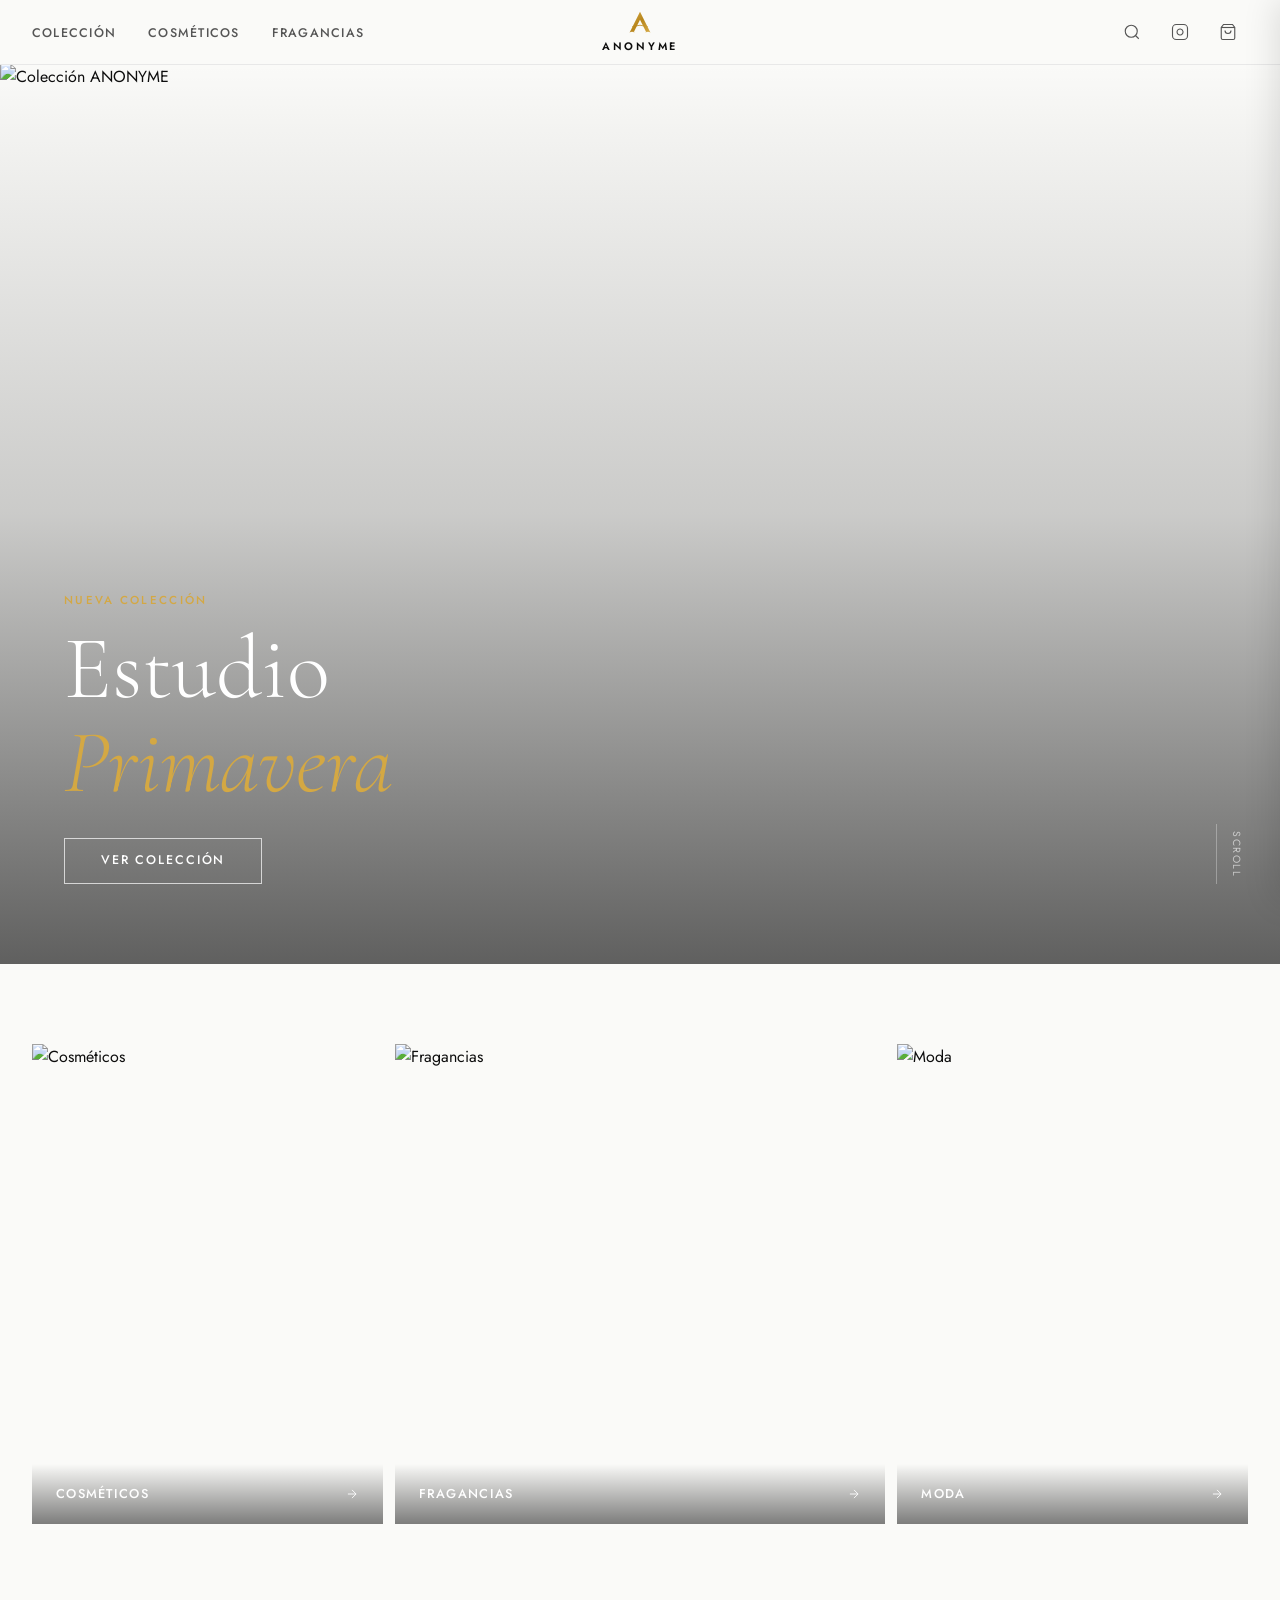
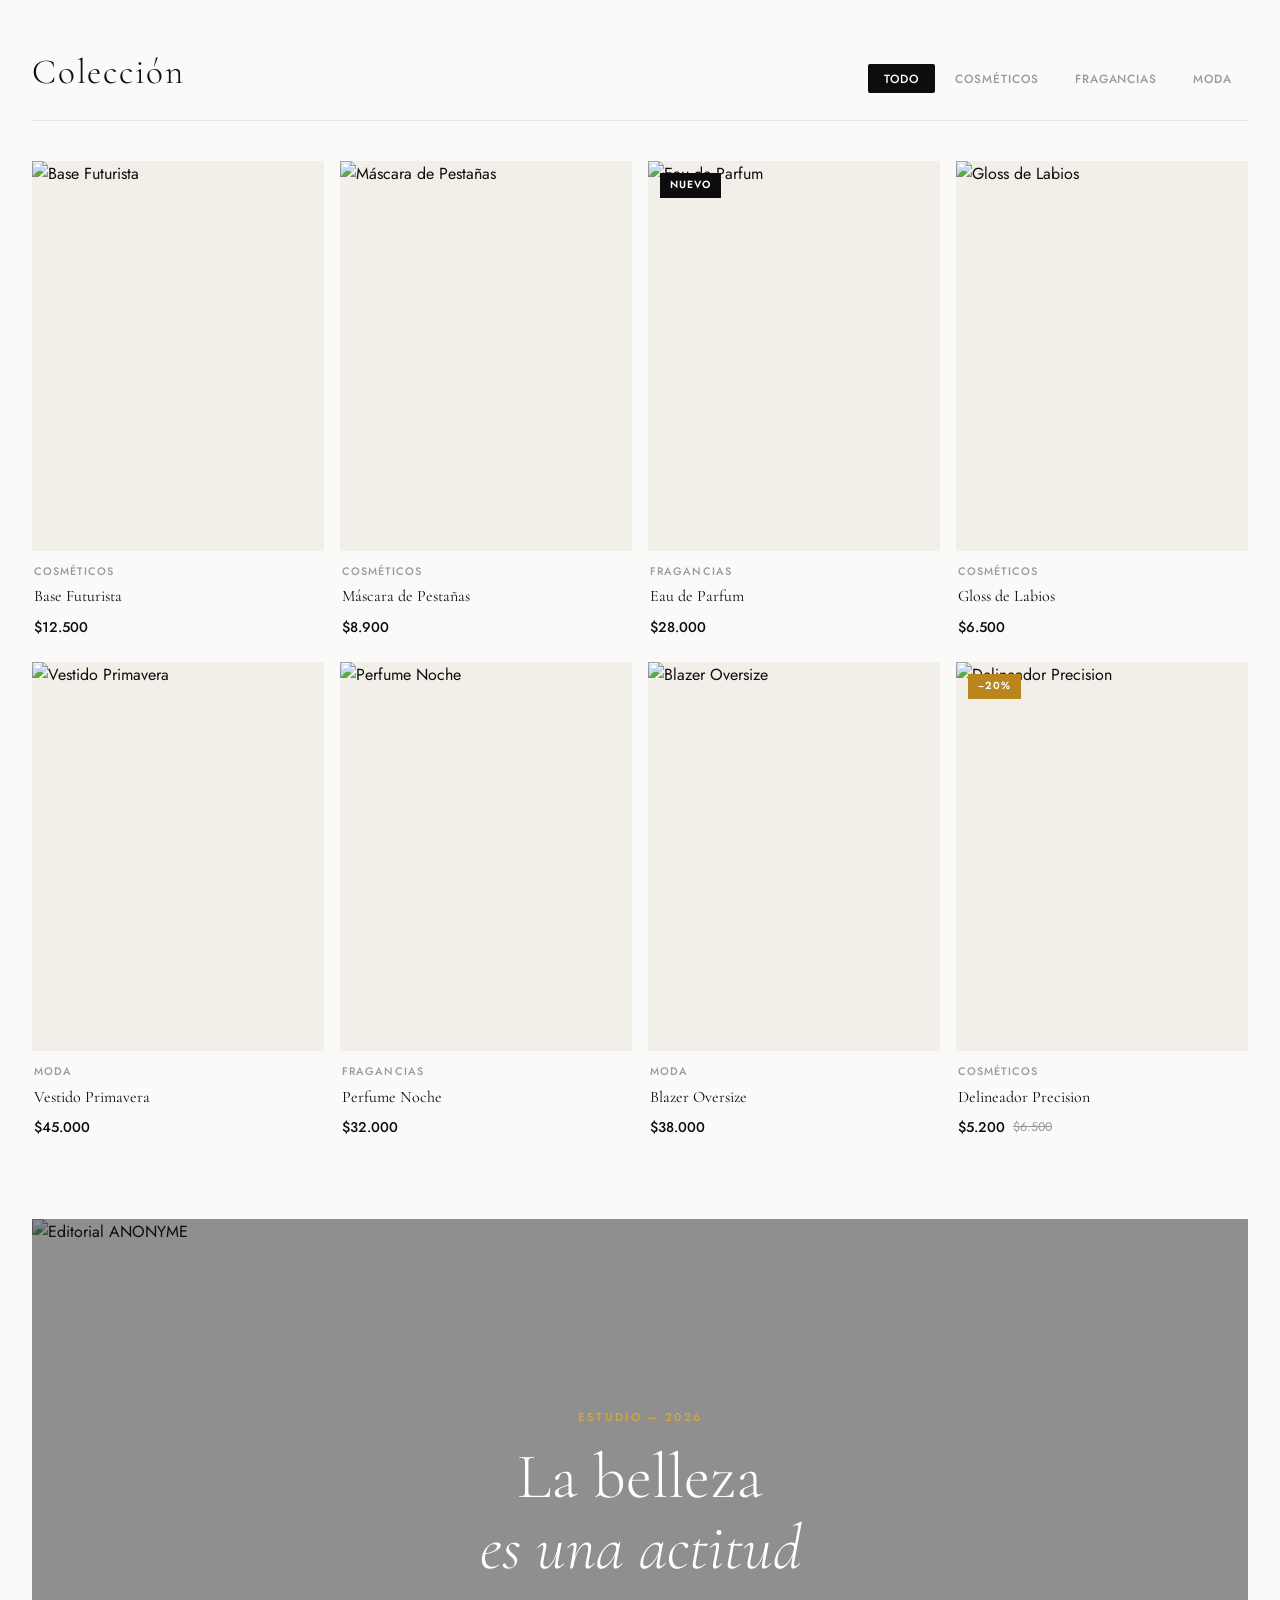
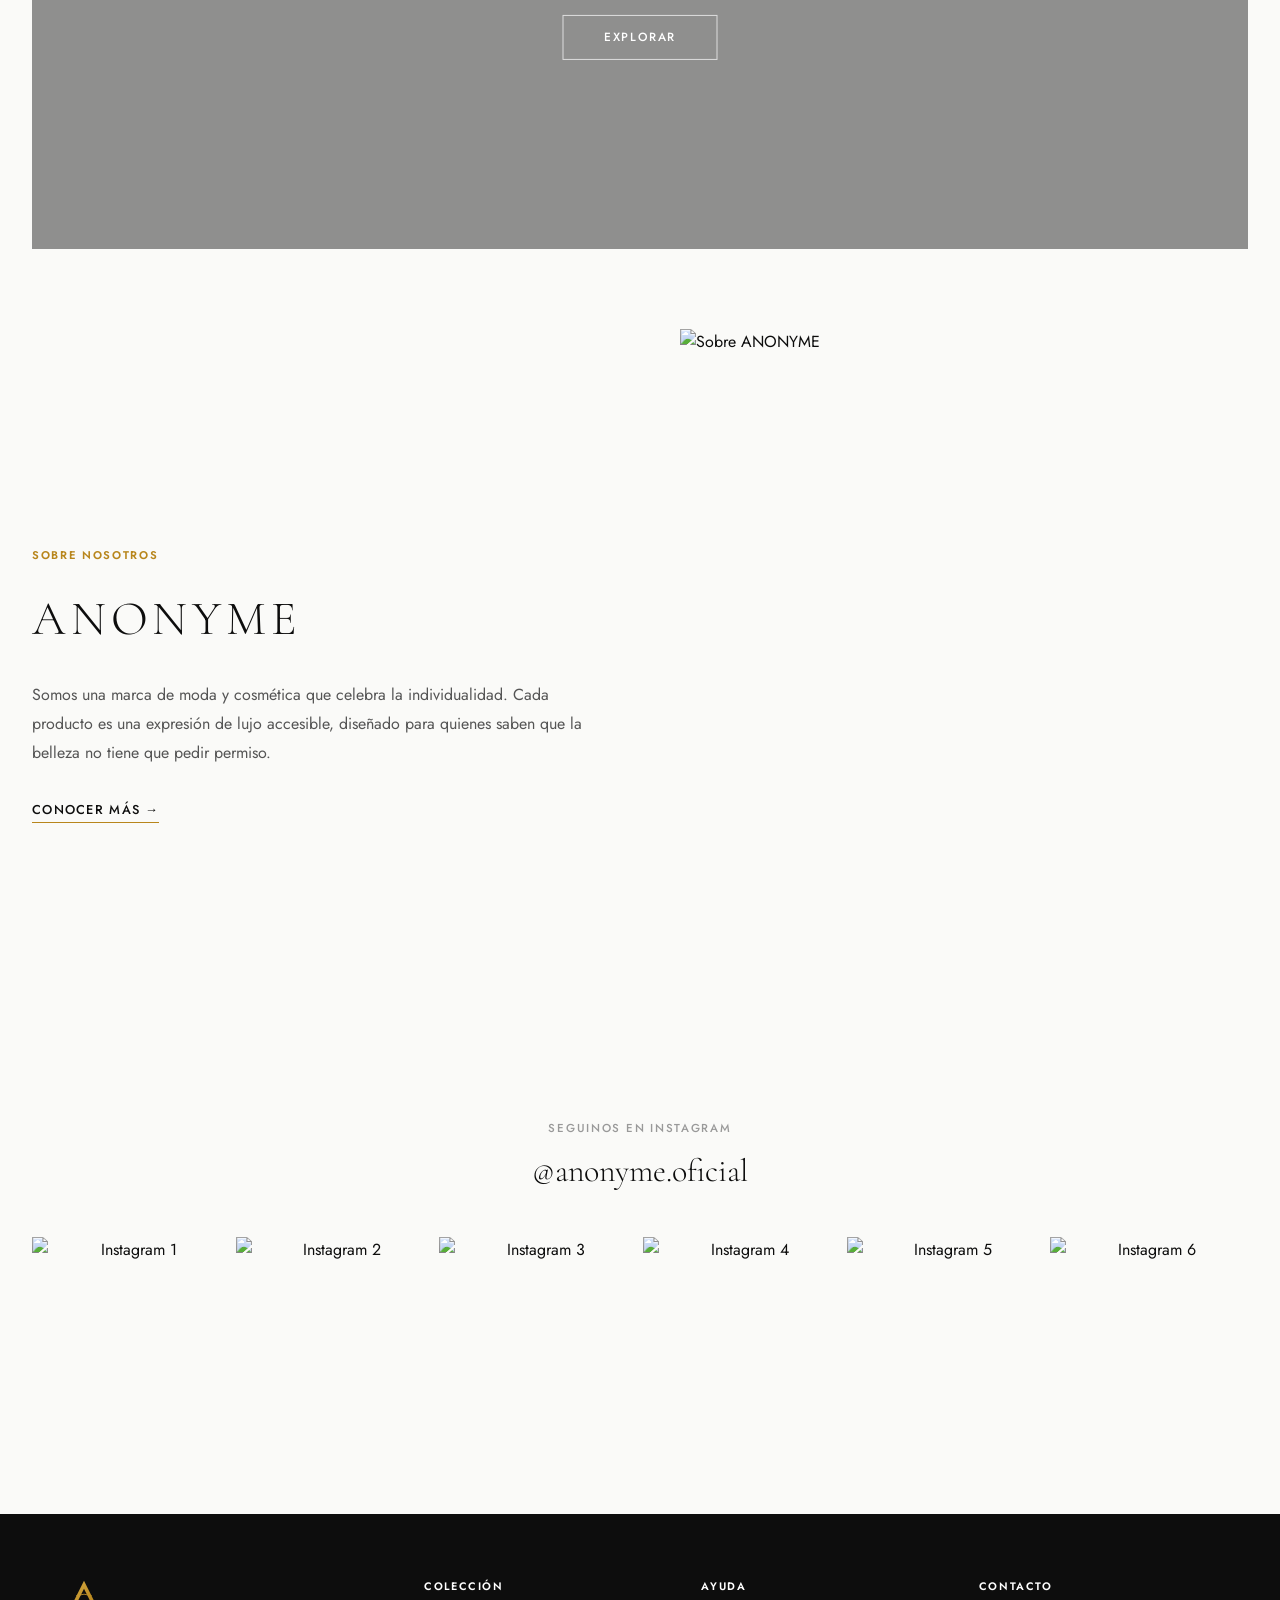
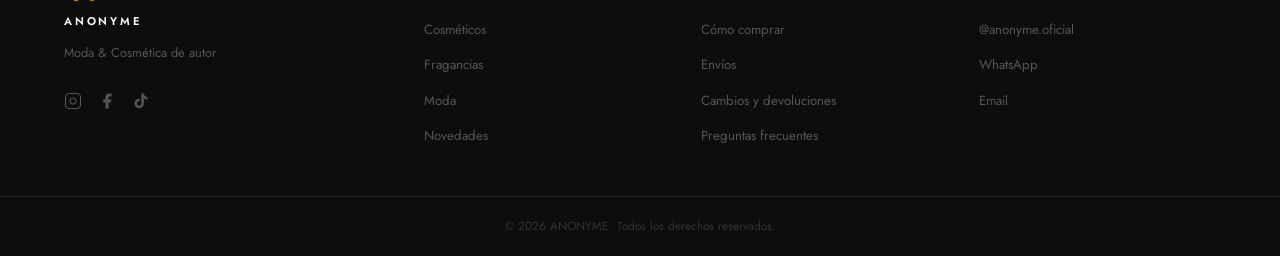
==== commit 2ed906ed: "Eliminar ZARA-CLONE-main y agregar páginas de ANONYME Removida carpeta ZARA-CLONE-main (clone genéri" ====
--- a/index.html
+++ b/index.html
@@ -18,9 +18,9 @@
 
       <nav class="nav-left" aria-label="Navegación principal">
         <ul class="nav-list">
-          <li><a href="#coleccion" class="nav-link">Colección</a></li>
-          <li><a href="#cosmeticos" class="nav-link">Cosméticos</a></li>
-          <li><a href="#fragancias" class="nav-link">Fragancias</a></li>
+          <li><a href="coleccion.html" class="nav-link">Colección</a></li>
+          <li><a href="cosmeticos.html" class="nav-link">Cosméticos</a></li>
+          <li><a href="fragancias.html" class="nav-link">Fragancias</a></li>
         </ul>
       </nav>
 
@@ -46,9 +46,9 @@
         <button class="icon-btn" aria-label="Buscar" id="searchToggle">
           <svg width="18" height="18" viewBox="0 0 24 24" fill="none" stroke="currentColor" stroke-width="1.5"><circle cx="11" cy="11" r="8"/><path d="m21 21-4.35-4.35"/></svg>
         </button>
-        <button class="icon-btn" aria-label="Favoritos">
-          <svg width="18" height="18" viewBox="0 0 24 24" fill="none" stroke="currentColor" stroke-width="1.5"><path d="M20.84 4.61a5.5 5.5 0 0 0-7.78 0L12 5.67l-1.06-1.06a5.5 5.5 0 0 0-7.78 7.78l1.06 1.06L12 21.23l7.78-7.78 1.06-1.06a5.5 5.5 0 0 0 0-7.78z"/></svg>
-        </button>
+        <a href="https://instagram.com/anonyme.oficial" target="_blank" rel="noopener" class="icon-btn" aria-label="Instagram">
+          <svg width="18" height="18" viewBox="0 0 24 24" fill="none" stroke="currentColor" stroke-width="1.5"><rect x="2" y="2" width="20" height="20" rx="5" ry="5"/><path d="M16 11.37A4 4 0 1 1 12.63 8 4 4 0 0 1 16 11.37z"/><line x1="17.5" y1="6.5" x2="17.51" y2="6.5"/></svg>
+        </a>
         <button class="icon-btn cart-btn" aria-label="Carrito">
           <svg width="18" height="18" viewBox="0 0 24 24" fill="none" stroke="currentColor" stroke-width="1.5"><path d="M6 2 3 6v14a2 2 0 0 0 2 2h14a2 2 0 0 0 2-2V6l-3-4z"/><line x1="3" y1="6" x2="21" y2="6"/><path d="M16 10a4 4 0 0 1-8 0"/></svg>
           <span class="cart-count">0</span>
@@ -69,9 +69,9 @@
     <!-- Mobile nav -->
     <div class="mobile-nav" id="mobileNav">
       <ul>
-        <li><a href="#coleccion">Colección</a></li>
-        <li><a href="#cosmeticos">Cosméticos</a></li>
-        <li><a href="#fragancias">Fragancias</a></li>
+        <li><a href="coleccion.html">Colección</a></li>
+        <li><a href="cosmeticos.html">Cosméticos</a></li>
+        <li><a href="fragancias.html">Fragancias</a></li>
         <li><a href="#nosotros">Nosotros</a></li>
       </ul>
     </div>
@@ -408,7 +408,7 @@
         <span>Total</span>
         <span id="cartTotal">$0</span>
       </div>
-      <button class="checkout-btn">Finalizar compra</button>
+      <button class="checkout-btn" id="checkoutBtn">Finalizar compra vía WhatsApp</button>
     </div>
   </div>
   <div class="cart-overlay" id="cartOverlay"></div>
--- a/styles.css
+++ b/styles.css
@@ -908,3 +908,55 @@
 @media (prefers-reduced-motion: reduce) {
   *, *::before, *::after { animation: none !important; transition: none !important; }
 }
+
+/* ── Category Hero ───────────────────────────────────────────── */
+.cat-hero {
+  background: var(--cream);
+  padding: calc(var(--header-h) + 60px) 32px 52px;
+  text-align: center;
+  border-bottom: 1px solid var(--gray-200);
+}
+.cat-hero-label {
+  font-family: var(--font-sans);
+  font-size: 0.7rem;
+  font-weight: 600;
+  letter-spacing: .2em;
+  text-transform: uppercase;
+  color: var(--gold);
+  margin-bottom: 14px;
+}
+.cat-hero-title {
+  font-family: var(--font-serif);
+  font-size: clamp(2.8rem, 6vw, 4.5rem);
+  font-weight: 300;
+  letter-spacing: .04em;
+  color: var(--black);
+  margin-bottom: 14px;
+}
+.cat-hero-desc {
+  font-family: var(--font-sans);
+  font-size: 0.95rem;
+  color: var(--gray-600);
+  max-width: 480px;
+  margin: 0 auto;
+  line-height: 1.7;
+}
+
+/* ── Cart qty badge ──────────────────────────────────────────── */
+.cart-qty-badge {
+  background: var(--gold-pale);
+  color: var(--gold);
+  font-size: 0.7rem;
+  font-weight: 700;
+  padding: 1px 6px;
+  border-radius: 2px;
+  margin-left: 4px;
+}
+
+/* ── Nav active link ─────────────────────────────────────────── */
+.nav-link.active {
+  color: var(--black);
+}
+.nav-link.active::after {
+  transform: scaleX(1);
+}
